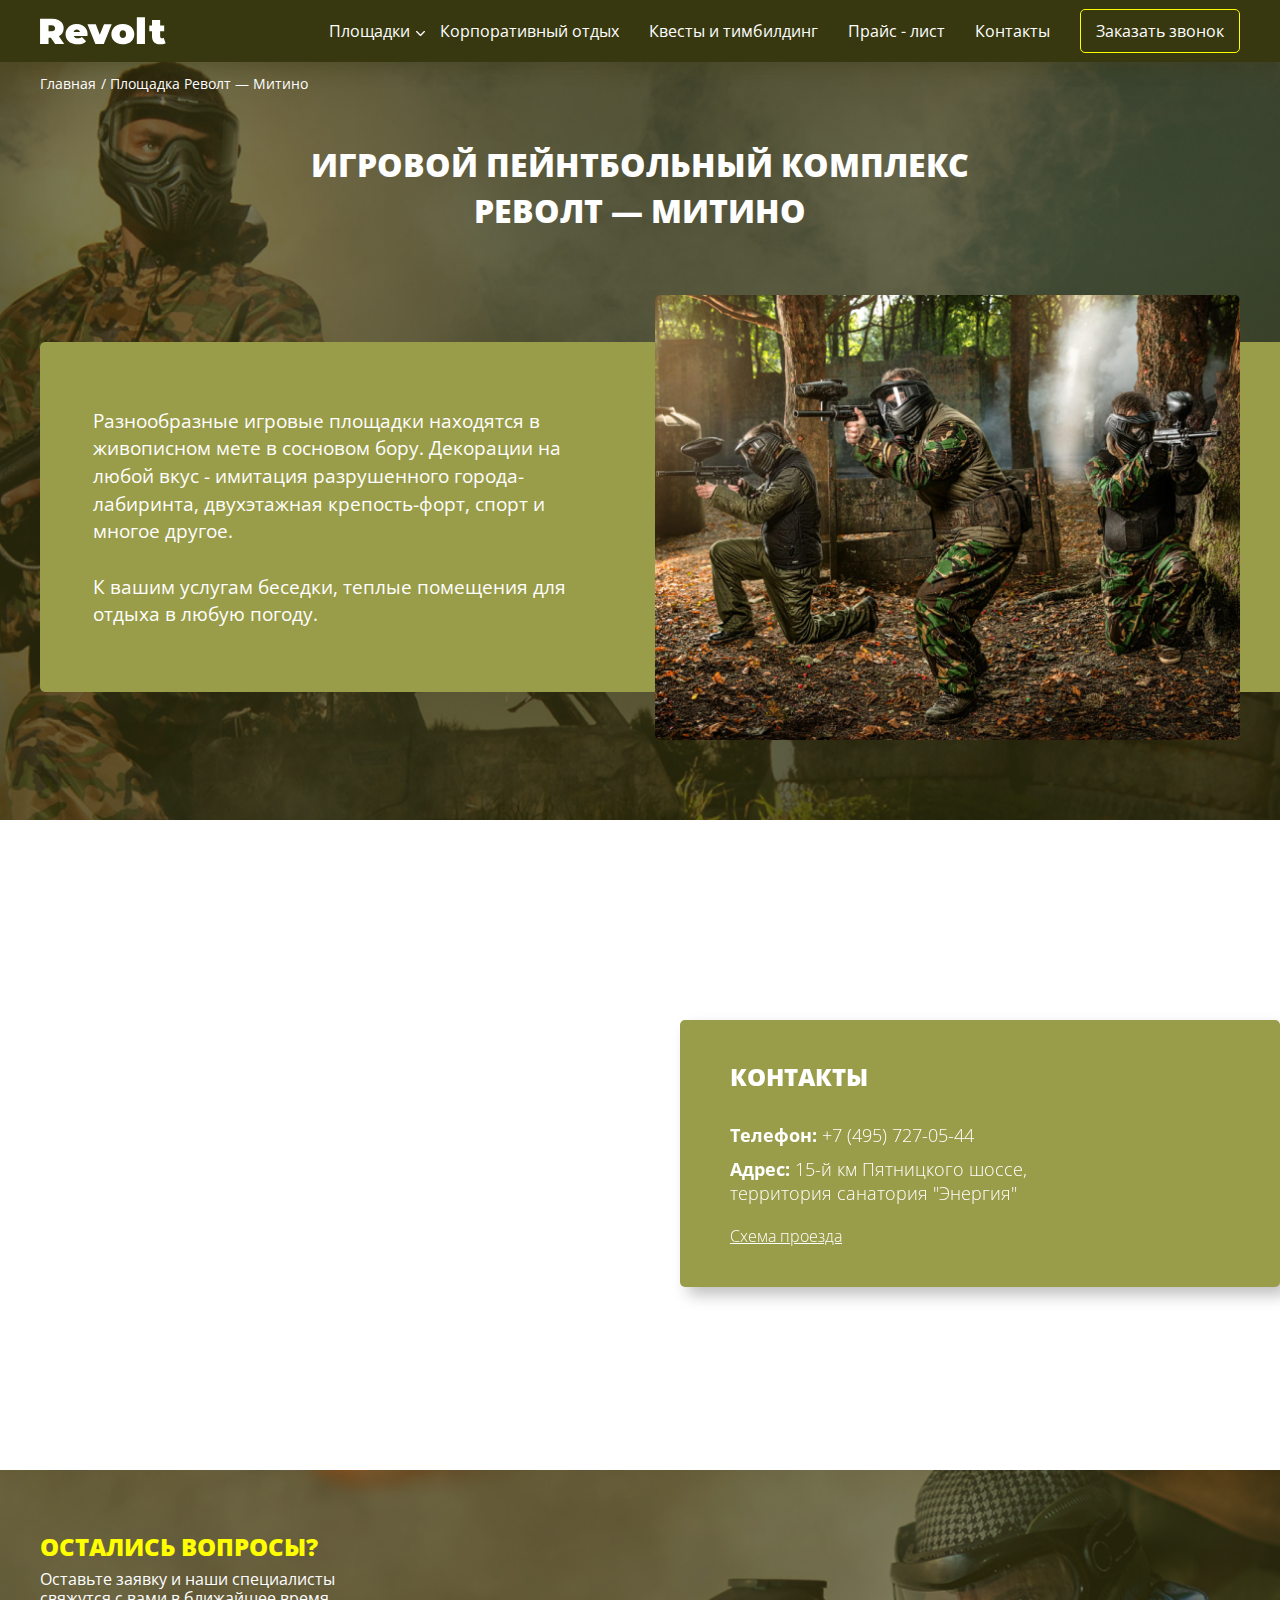
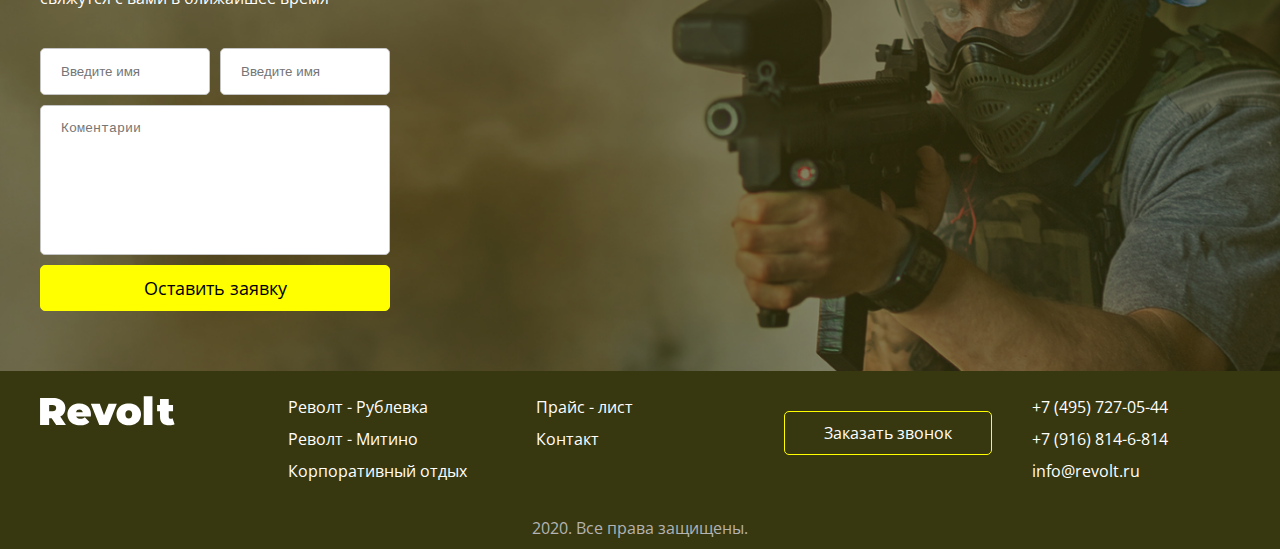
==== mitino.html @ f4e0d747 "new-page" ====
<!DOCTYPE html>
<html lang="en">

<head>
    <meta charset="utf-8">
    <meta http-equiv="X-UA-Compatible" content="IE=edge">
    <title></title>
    <meta name="description" content="">
    <meta name="viewport" content="width=device-width, user-scalable=no, initial-scale=1.0, maximum-scale=1.0, minimum-scale=1.0">
    <link rel="stylesheet" href="css/slick.css">
    <link rel="stylesheet" href="css/slick-theme.css">
    <link rel="stylesheet" href="css/magnific-popup.css">
    <link rel="stylesheet" href="css/main.css">
    <link href="https://fonts.googleapis.com/css?family=Open+Sans:300,400,600,700,800&display=swap&subset=cyrillic" rel="stylesheet">
</head>

<body>
    <div class="wrapper">
        <header class="padding">
            <div class="container">
                <div class="header-container">
                    <div class="logo-box">
                        <img src="img/icon/revolt.svg" alt="logo">
                    </div>
                    <nav>
                        <ul>
                            <li>
                                <a href="#">Площадки</a>
                                <ul class="sub-menu">
                                    <li>
                                        <a href="#">Test</a>
                                    </li>
                                    <li>
                                        <a href="#">Test</a>
                                    </li>
                                </ul>
                            </li>
                            <li>
                                <a href="#">Корпоративный отдых</a>
                            </li>
                            <li>
                                <a href="#">Квесты и тимбилдинг</a>
                            </li>
                            <li>
                                <a href="#">Прайс - лист</a>
                            </li>
                            <li>
                                <a href="#">Контакты</a>
                            </li>
                        </ul>
                        <a href="#" class="btn-call">Заказать звонок</a>
                    </nav>
                    <img src="img/icon/menu.svg" class="call-menu" alt="menu">
                </div>
            </div>
        </header>
        <main>
            <div class="backdrop"></div>
            <div class="bredcrumbs padding">
                <div class="container">
                    <div class="bredcrumbs-wrap">
                        <a href="#">Главная</a>
                        <span>Площадка Револт — Митино</span>
                    </div>
                </div>
            </div>
            <section class="info-page padding">
                <div class="container">
                    <p class="title-sm">Игровой пейнтбольный комплекс<br> Револт — Митино</p>
                    <div class="container-info-page">
                        <div class="info-page-text">
                            <p class="text-simple">
                                Разнообразные игровые площадки находятся в живописном мете в сосновом бору. Декорации на любой вкус - имитация разрушенного города-лабиринта, двухэтажная крепость-форт, спорт и многое другое.<br><br>
                                К вашим услугам беседки, теплые помещения для отдыха в любую погоду.
                            </p>
                        </div>
                        <img src="img/info-page/info-page-photo.png" alt="photo">
                    </div>
                </div>
            </section>
            <section class="map">
                <iframe src="https://www.google.com/maps/embed?pb=!1m18!1m12!1m3!1d387190.2798714688!2d-74.25986211989093!3d40.69767007105872!2m3!1f0!2f0!3f0!3m2!1i1024!2i768!4f13.1!3m3!1m2!1s0x89c24fa5d33f083b%3A0xc80b8f06e177fe62!2z0J3RjNGOLdCZ0L7RgNC6LCDQodCo0JA!5e0!3m2!1sru!2sua!4v1585500732573!5m2!1sru!2sua" frameborder="0" style="border:0;" allowfullscreen="" aria-hidden="false" tabindex="0"></iframe>
                <div class="map-info-box container">
                    <p class="map-info-title">контакты </p>
                    <div class="map-link-box">
                        <p class="preview">Телефон:</p>
                        <a href="tel:+7 (495) 727-05-44" class="link">+7 (495) 727-05-44</a>
                    </div>
                    <div class="map-link-box">
                        <p class="link"><span>Адрес:</span> 15-й км Пятницкого шоссе, территория санатория "Энергия"</p>
                    </div>
                    <a href="#" class="scheme">Схема проезда</a>
                </div>
            </section>
            <section class="question padding">
                <div class="container">
                    <div class="question-container">
                        <form class="form">
                            <p class="title-sm">ОСТАЛИСЬ ВОПРОСЫ?</p>
                            <p class="text-simple">Оставьте заявку и наши специалисты свяжутся с вами в ближайшее время</p>
                            <div class="input-box">
                                <input type="text" placeholder="Введите имя" class="simple-input">
                                <input type="text" placeholder="Введите имя"  class="simple-input">
                            </div>
                            <textarea name="mes" class="simple-input" placeholder="Коментарии"></textarea>
                            <button type="submit" class="btn-gold">Оставить заявку</button>
                        </form>
                    </div>
                </div>
            </section>
        </main>
        <footer class="padding">
            <div class="container">
                <div class="footer-container">
                    <div class="footer-logo">
                        <img src="img/icon/revolt.svg" alt="revolt">
                    </div>
                    <div class="footer-link-box">
                        <a href="#" class="footer-link">Револт - Рублевка</a>
                        <a href="#" class="footer-link">Револт - Митино</a>
                        <a href="#" class="footer-link">Корпоративный отдых</a>
                    </div>
                    <div class="footer-link-box">
                        <a href="#" class="footer-link">Прайс - лист</a>
                        <a href="#" class="footer-link">Контакт</a>
                    </div>
                    <div class="footer-link-box">
                        <a href="#" class="btn-call">Заказать звонок</a>
                    </div>
                    <div class="footer-link-box">
                        <a href="#" class="footer-link">+7 (495) 727-05-44</a>
                        <a href="#" class="footer-link">+7 (916) 814-6-814</a>
                        <a href="#" class="footer-link">info@revolt.ru</a>
                    </div>
                </div>
                <p class="coopyright">2020. Все права защищены.</p>
            </div>
        </footer>
    </div>


    <div id="test-form" class="mfp-hide white-popup-block">
        <p class="modal-title">Форма заявки</p>
        <p class="modal-text text-light">Оставьте свои контакты и мы с вами свяжемся<br> для уточнения деталей</p>
        <form method="POST">
            <div class="input-box">
                <input type="text" name="nameUser" placeholder="Имя" min="2" max="15" required>
            </div>
            <div class="input-box">
                <input type="text" name="phoneUser" placeholder="Телефон" min="8" max="25" required>
            </div>
            <div class="btn-wrap">
                <button type="submit">Отправить заявку</button>
            </div>
            <p class="politica-form">
                Нажимая кнопку, я принимаю <a href="#">политику<br> конфиденциальности</a> и соглашаюсь<br> с обработкой персональных данных.
            </p>
        </form>
    </div>

    <script src="js/libs/jquery-3.4.1.min.js"></script>
    <script src="js/libs/slick.min.js"></script>
    <script src="js/libs/jquery.magnific-popup.min.js"></script>
    <script src="js/libs/countdown.min.js"></script>
    <script src="js/common.js"></script>

</body>

</html>
---- css/main.css ----
@charset "UTF-8";
header {
  background: #373810;
  -webkit-box-shadow: 8px 8px 15px rgba(55, 56, 16, 0.3);
          box-shadow: 8px 8px 15px rgba(55, 56, 16, 0.3);
  z-index: 999;
  position: relative; }

.header-container {
  display: -webkit-box;
  display: -webkit-flex;
  display: -ms-flexbox;
  display: flex;
  -webkit-box-align: center;
  -webkit-align-items: center;
      -ms-flex-align: center;
          align-items: center;
  -webkit-box-pack: justify;
  -webkit-justify-content: space-between;
      -ms-flex-pack: justify;
          justify-content: space-between; }
  @media (max-width: 990px) {
    .header-container {
      padding: 10px 0;
      position: relative; } }
  .header-container .logo-box {
    display: -webkit-box;
    display: -webkit-flex;
    display: -ms-flexbox;
    display: flex;
    -webkit-box-align: center;
    -webkit-align-items: center;
        -ms-flex-align: center;
            align-items: center;
    -webkit-box-pack: center;
    -webkit-justify-content: center;
        -ms-flex-pack: center;
            justify-content: center; }
  .header-container nav {
    display: -webkit-box;
    display: -webkit-flex;
    display: -ms-flexbox;
    display: flex;
    padding: 5px 0;
    -webkit-box-align: center;
    -webkit-align-items: center;
        -ms-flex-align: center;
            align-items: center;
    -webkit-box-pack: justify;
    -webkit-justify-content: space-between;
        -ms-flex-pack: justify;
            justify-content: space-between; }
    @media (max-width: 990px) {
      .header-container nav {
        display: none;
        padding: 0;
        top: 50px;
        left: -20px;
        width: 100vw;
        position: absolute;
        background: #373810;
        -webkit-box-shadow: 8px 8px 15px rgba(55, 56, 16, 0.2);
                box-shadow: 8px 8px 15px rgba(55, 56, 16, 0.2); } }
    .header-container nav ul {
      display: -webkit-box;
      display: -webkit-flex;
      display: -ms-flexbox;
      display: flex;
      -webkit-box-align: center;
      -webkit-align-items: center;
          -ms-flex-align: center;
              align-items: center;
      -webkit-box-pack: justify;
      -webkit-justify-content: space-between;
          -ms-flex-pack: justify;
              justify-content: space-between;
      margin-right: 15px; }
      @media (max-width: 990px) {
        .header-container nav ul {
          padding: 10px 15px;
          margin: 0;
          -webkit-box-orient: vertical;
          -webkit-box-direction: normal;
          -webkit-flex-direction: column;
              -ms-flex-direction: column;
                  flex-direction: column;
          -webkit-box-align: start;
          -webkit-align-items: flex-start;
              -ms-flex-align: start;
                  align-items: flex-start;
          margin-bottom: 5px; } }
      .header-container nav ul li a {
        display: block;
        font: normal 1rem 'Open Sans', sans-serif;
        padding: 15px;
        color: #fff;
        -webkit-transition: .3s;
        -o-transition: .3s;
        transition: .3s; }
        .header-container nav ul li a:hover {
          color: #e0e0e0; }
        @media (max-width: 1150px) {
          .header-container nav ul li a {
            padding: 10px 5px;
            font-size: .9rem; } }
        @media (max-width: 990px) {
          .header-container nav ul li a {
            font-size: 1rem;
            font-weight: 600; } }
      .header-container nav ul li:nth-child(1) {
        position: relative;
        -webkit-transition: .3s;
        -o-transition: .3s;
        transition: .3s; }
        .header-container nav ul li:nth-child(1)::after {
          content: url(../img/icon/arrow.svg);
          position: absolute;
          right: 0;
          top: 16px; }
          @media (max-width: 990px) {
            .header-container nav ul li:nth-child(1)::after {
              right: -20px;
              top: 11px; } }
        .header-container nav ul li:nth-child(1):hover .sub-menu {
          display: block;
          opacity: 1; }
    .header-container nav .sub-menu {
      display: none;
      position: absolute;
      background: #373810;
      left: 15px;
      margin: 0;
      width: 100%;
      opacity: 0;
      -webkit-transition: .3s;
      -o-transition: .3s;
      transition: .3s; }
      @media (max-width: 990px) {
        .header-container nav .sub-menu {
          position: relative;
          left: 15px;
          padding: 0 5px;
          display: block;
          opacity: 1; } }
      .header-container nav .sub-menu li {
        position: relative; }
      .header-container nav .sub-menu li:nth-child(1)::after {
        display: none; }
      .header-container nav .sub-menu a {
        padding: 10px;
        font-size: .87rem; }
        @media (max-width: 990px) {
          .header-container nav .sub-menu a {
            font-size: 1rem;
            font-weight: 600;
            padding: 0;
            margin-bottom: 10px; } }
      @media (max-width: 990px) {
        .header-container nav .sub-menu li:last-child a {
          margin: 0; } }
  .header-container .btn-call {
    display: block;
    font: normal 1rem 'Open Sans', sans-serif;
    color: #fff;
    padding: 10px 15px;
    border: 1px solid #FFFF00;
    border-radius: 5px;
    display: -webkit-box;
    display: -webkit-flex;
    display: -ms-flexbox;
    display: flex;
    -webkit-box-align: center;
    -webkit-align-items: center;
        -ms-flex-align: center;
            align-items: center;
    -webkit-box-pack: center;
    -webkit-justify-content: center;
        -ms-flex-pack: center;
            justify-content: center;
    -webkit-transition: .3s;
    -o-transition: .3s;
    transition: .3s; }
    @media (max-width: 990px) {
      .header-container .btn-call {
        -webkit-box-sizing: border-box;
                box-sizing: border-box;
        max-width: 100%;
        font-weight: 600;
        font-size: 1.125rem;
        margin: 0 20px;
        margin-bottom: 20px; } }
    .header-container .btn-call:hover {
      background: #FFFF00;
      color: #000; }

.call-menu {
  display: none; }
  @media (max-width: 990px) {
    .call-menu {
      display: block;
      height: 30px; } }

.backdrop {
  position: fixed;
  left: -110%;
  top: 0;
  width: 100%;
  height: 100%;
  background: rgba(0, 0, 0, 0.7);
  opacity: 0;
  z-index: 99;
  -webkit-transition: opacity 0.3s ease;
  -o-transition: opacity 0.3s ease;
  transition: opacity 0.3s ease; }

.backdrop-active {
  opacity: 1;
  left: 0; }

.offer {
  background: url(../img/offer/offer-bg.png) no-repeat center center;
  background-size: cover;
  height: 600px; }
  @media (max-width: 768px) {
    .offer {
      height: 500px; } }
  .offer .container {
    height: 100%; }

.offer-container {
  display: -webkit-box;
  display: -webkit-flex;
  display: -ms-flexbox;
  display: flex;
  -webkit-box-orient: vertical;
  -webkit-box-direction: normal;
  -webkit-flex-direction: column;
      -ms-flex-direction: column;
          flex-direction: column;
  -webkit-box-pack: center;
  -webkit-justify-content: center;
      -ms-flex-pack: center;
          justify-content: center;
  -webkit-box-align: center;
  -webkit-align-items: center;
      -ms-flex-align: center;
          align-items: center;
  height: 100%;
  max-width: 500px; }
  .offer-container .text-simple {
    margin-bottom: 70px; }
    @media (max-width: 990px) {
      .offer-container .text-simple {
        margin-bottom: 30px; } }
    @media (max-width: 576px) {
      .offer-container .text-simple {
        text-align: center; } }
  @media (max-width: 576px) {
    .offer-container .title-xl {
      text-align: center; } }

.about {
  background: #373810; }
  .about .container {
    padding: 90px 0; }
    @media (max-width: 990px) {
      .about .container {
        padding: 50px 0; } }
  .about .title-sm {
    text-align: center;
    margin-bottom: 65px; }
    @media (max-width: 990px) {
      .about .title-sm {
        margin-bottom: 30px; } }
  .about .about-container {
    display: grid;
    grid-template-columns: 1fr 1fr;
    grid-gap: 35px; }
    @media (max-width: 990px) {
      .about .about-container {
        grid-template-columns: 1fr; } }
    .about .about-container .about-box-img {
      position: relative;
      display: -webkit-box;
      display: -webkit-flex;
      display: -ms-flexbox;
      display: flex;
      -webkit-box-align: center;
      -webkit-align-items: center;
          -ms-flex-align: center;
              align-items: center;
      -webkit-box-pack: center;
      -webkit-justify-content: center;
          -ms-flex-pack: center;
              justify-content: center; }
      .about .about-container .about-box-img::before {
        content: '';
        display: block;
        position: absolute;
        background: #999C48;
        border-radius: 5px 5px 0px 0px;
        width: 350px;
        height: 120%;
        right: -25px;
        top: -2px;
        z-index: 1; }
        @media (max-width: 990px) {
          .about .about-container .about-box-img::before {
            display: none; } }
    .about .about-container img {
      max-width: 100%;
      height: auto;
      position: relative;
      z-index: 2;
      top: 25px;
      border-radius: 5px; }
      @media (max-width: 990px) {
        .about .about-container img {
          top: 0; } }

.advanture {
  background: url(../img/advature/advanture-bg.png) no-repeat center center;
  background-size: cover;
  position: relative;
  z-index: 2; }
  .advanture .container {
    padding: 90px 0; }
    @media (max-width: 990px) {
      .advanture .container {
        padding: 50px 0; } }
  .advanture .title-sm {
    text-align: center;
    display: block;
    margin-bottom: 65px; }
    @media (max-width: 990px) {
      .advanture .title-sm {
        margin-bottom: 30px; } }

.advanture-container {
  display: grid;
  grid-template-columns: 1fr 1fr 1fr 1fr;
  grid-gap: 30px; }
  @media (max-width: 990px) {
    .advanture-container {
      grid-template-columns: 1fr 1fr; } }
  @media (max-width: 768px) {
    .advanture-container {
      grid-template-columns: 1fr;
      text-align: center; } }
  .advanture-container p {
    line-height: 145.4%; }
  .advanture-container img {
    margin-bottom: 15px; }

.timer {
  background: url(../img/timer/timer.png) no-repeat center center;
  background-size: cover; }
  .timer .container {
    padding: 90px 0; }
    @media (max-width: 990px) {
      .timer .container {
        padding: 50px 0; } }
  .timer .timer-container {
    max-width: 500px; }
    .timer .timer-container .text-simple {
      line-height: 126.9%;
      margin-bottom: 35px; }
  @media (max-width: 990px) {
    .timer br {
      display: none; } }
  .timer .timer-text {
    margin-bottom: 20px;
    color: #FFFF00;
    font: bold 1.125rem 'Open Sans', sans-serif; }

.timer-box-wrap {
  margin-bottom: 60px;
  display: block; }
  @media (max-width: 990px) {
    .timer-box-wrap {
      margin-bottom: 30px; } }
  .timer-box-wrap .countdownHolder {
    display: -webkit-box;
    display: -webkit-flex;
    display: -ms-flexbox;
    display: flex; }
    @media (max-width: 576px) {
      .timer-box-wrap .countdownHolder {
        grid-template-columns: 1fr;
        display: grid;
        grid-gap: 20px;
        justify-items: center; } }
  .timer-box-wrap .digit {
    background: rgba(255, 255, 255, 0.3);
    height: 60px;
    width: 60px;
    display: -webkit-box;
    display: -webkit-flex;
    display: -ms-flexbox;
    display: flex;
    -webkit-box-align: center;
    -webkit-align-items: center;
        -ms-flex-align: center;
            align-items: center;
    -webkit-box-pack: center;
    -webkit-justify-content: center;
        -ms-flex-pack: center;
            justify-content: center;
    border-radius: 5px;
    color: #FFF;
    font: bold 2rem 'Open Sans', sans-serif;
    position: relative; }
  .timer-box-wrap .countDays, .timer-box-wrap .countHours, .timer-box-wrap .countMinutes {
    display: grid;
    grid-template-columns: 1fr 1fr;
    grid-gap: 8px;
    margin-right: 20px;
    position: relative; }
    @media (max-width: 576px) {
      .timer-box-wrap .countDays, .timer-box-wrap .countHours, .timer-box-wrap .countMinutes {
        grid-template-columns: 60px 60px; } }
  .timer-box-wrap .countDays::after {
    content: ':';
    color: #FFF;
    font: normal 3rem 'Open Sans', sans-serif;
    position: absolute;
    bottom: 0px;
    right: -16px; }
    @media (max-width: 576px) {
      .timer-box-wrap .countDays::after {
        display: none; } }
  .timer-box-wrap .countDays::before {
    content: 'дней';
    color: #FFF;
    font: normal 1rem 'Open Sans', sans-serif;
    position: absolute;
    bottom: -25px;
    left: 45px; }
  .timer-box-wrap .countHours::after {
    content: ':';
    color: #FFF;
    font: normal 3rem 'Open Sans', sans-serif;
    position: absolute;
    bottom: 0px;
    right: -16px; }
    @media (max-width: 576px) {
      .timer-box-wrap .countHours::after {
        display: none; } }
  .timer-box-wrap .countHours::before {
    content: 'часов';
    color: #FFF;
    font: normal 1rem 'Open Sans', sans-serif;
    position: absolute;
    bottom: -25px;
    left: 40px; }
  .timer-box-wrap .countMinutes::before {
    content: 'минут';
    color: #FFF;
    font: normal 1rem 'Open Sans', sans-serif;
    position: absolute;
    bottom: -25px;
    left: 40px; }

.countSeconds {
  display: none; }

.map {
  margin-bottom: -5px;
  position: relative; }
  @media (max-width: 576px) {
    .map {
      margin: 0; } }
  .map iframe {
    height: 650px;
    width: 100%; }
    @media (max-width: 576px) {
      .map iframe {
        height: 300px;
        margin-bottom: -5px; } }

.map-info-box {
  background: #999C48;
  -webkit-box-shadow: 8px 8px 15px rgba(0, 0, 0, 0.25);
          box-shadow: 8px 8px 15px rgba(0, 0, 0, 0.25);
  border-radius: 5px;
  padding: 40px 50px;
  position: absolute;
  top: 200px;
  width: 500px;
  right: 0; }
  @media (max-width: 576px) {
    .map-info-box {
      position: relative;
      top: 0;
      padding: 20px;
      width: auto;
      border-radius: 0; } }
  .map-info-box .map-info-title {
    text-transform: uppercase;
    color: #FFF;
    font: 900 1.5rem 'Open Sans', sans-serif;
    margin-bottom: 30px; }
    @media (max-width: 990px) {
      .map-info-box .map-info-title {
        margin-bottom: 20px;
        font-size: 1.25rem; } }
  .map-info-box .map-link-box {
    display: -webkit-box;
    display: -webkit-flex;
    display: -ms-flexbox;
    display: flex;
    max-width: 300px;
    margin-bottom: 10px; }
    .map-info-box .map-link-box a {
      display: block; }
    .map-info-box .map-link-box .preview {
      margin-right: 5px;
      color: #FFF;
      font: bold 1.1rem 'Open Sans', sans-serif; }
      @media (max-width: 990px) {
        .map-info-box .map-link-box .preview {
          font-size: 1rem; } }
    .map-info-box .map-link-box .link {
      color: #FFF;
      font: 300 1.1rem 'Open Sans', sans-serif; }
      @media (max-width: 990px) {
        .map-info-box .map-link-box .link {
          font-size: 1rem; } }
      .map-info-box .map-link-box .link span {
        color: #FFF;
        font: bold 1.1rem 'Open Sans', sans-serif; }
        @media (max-width: 990px) {
          .map-info-box .map-link-box .link span {
            font-size: 1rem; } }
  .map-info-box .scheme {
    display: block;
    font: 300 1rem 'Open Sans', sans-serif;
    text-decoration: underline;
    color: #fff;
    margin-top: 20px; }

.map-info-box-2 {
  background: #999C48;
  -webkit-box-shadow: 8px 8px 15px rgba(0, 0, 0, 0.25);
          box-shadow: 8px 8px 15px rgba(0, 0, 0, 0.25);
  border-radius: 5px;
  padding: 40px 50px;
  position: absolute;
  top: 150px;
  width: 550px;
  left: 0; }
  @media (max-width: 576px) {
    .map-info-box-2 {
      position: relative;
      top: 0;
      padding: 20px;
      width: auto;
      border-radius: 0; } }
  .map-info-box-2 .map-info-title {
    text-transform: uppercase;
    color: #FFF;
    font: 900 1.5rem 'Open Sans', sans-serif;
    margin-bottom: 30px; }
    @media (max-width: 990px) {
      .map-info-box-2 .map-info-title {
        margin-bottom: 20px;
        font-size: 1.25rem; } }
  .map-info-box-2 .text-map-simple {
    color: #FFF;
    font: 300 1.1rem 'Open Sans', sans-serif; }
    @media (max-width: 990px) {
      .map-info-box-2 .text-map-simple {
        font-size: 1rem; } }
    .map-info-box-2 .text-map-simple span {
      color: #FFF;
      font: bold 1.1rem 'Open Sans', sans-serif; }
      @media (max-width: 990px) {
        .map-info-box-2 .text-map-simple span {
          font-size: 1rem; } }
  .map-info-box-2 .scheme {
    display: block;
    font: 300 1rem 'Open Sans', sans-serif;
    text-decoration: underline;
    color: #fff;
    margin: 20px 0; }
  .map-info-box-2 .scheme:last-child {
    margin-bottom: 0; }

.form-map {
  position: absolute;
  top: 140px; }
  @media (max-width: 576px) {
    .form-map {
      position: relative;
      top: 0; } }

.form {
  background: #fff;
  max-width: 350px;
  border-radius: 5px;
  padding: 20px;
  /*Outer box of the fake checkbox*/
  /*Checkmark of the fake checkbox*/
  /*Hide the checkmark by default*/
  /*Unhide on the checked state*/ }
  @media (max-width: 990px) {
    .form {
      padding: 15px; } }
  @media (max-width: 576px) {
    .form {
      margin: 0 auto;
      max-width: 100%;
      margin-bottom: 15px; } }
  .form .title-sm {
    font-size: 1.5rem;
    margin-bottom: 5px; }
    @media (max-width: 990px) {
      .form .title-sm {
        font-size: 1.2rem; } }
  .form .text-simple {
    font-size: 1rem;
    margin-bottom: 15px; }
    @media (max-width: 990px) {
      .form .text-simple {
        font-size: .9rem; } }
  .form p {
    color: #000;
    text-align: center; }
  .form .simple-input {
    display: block;
    border: 1px solid #C5C5C5;
    -webkit-box-sizing: border-box;
            box-sizing: border-box;
    border-radius: 5px;
    width: 100%;
    padding: 15px 20px;
    width: 320px;
    margin: 0 auto;
    margin-bottom: 10px; }
    @media (max-width: 990px) {
      .form .simple-input {
        width: 100%; } }
  .form button {
    width: 320px;
    margin: 0 auto;
    color: #000;
    cursor: pointer;
    margin-bottom: 15px; }
    @media (max-width: 990px) {
      .form button {
        width: 100%; } }
  .form .check {
    position: absolute; }
  .form label {
    display: block;
    width: 320px;
    margin: 0 auto;
    color: #000;
    font: normal .75rem 'Open Sans', sans-serif; }
    @media (max-width: 990px) {
      .form label {
        width: auto; } }
  .form .checkbox input[type="checkbox"] {
    opacity: 0; }
  .form .checkbox label {
    position: relative;
    display: inline-block;
    /*16px width of fake checkbox + 6px distance between fake checkbox and text*/
    padding-left: 35px; }
    @media (max-width: 990px) {
      .form .checkbox label {
        display: block;
        position: relative;
        left: -13px; } }
  .form .checkbox label::before,
  .form .checkbox label::after {
    position: absolute;
    content: "";
    /*Needed for the line-height to take effect*/
    display: inline-block; }
  .form .checkbox label::before {
    height: 15px;
    width: 15px;
    background: #FFFF00;
    left: 15px;
    /*(24px line-height - 16px height of fake checkbox) / 2 - 1px for the border
         *to vertically center it.
         */
    top: 3px; }
  .form .checkbox label::after {
    height: 3px;
    width: 7px;
    border-left: 1px solid;
    border-bottom: 1px solid;
    -webkit-transform: rotate(-45deg);
        -ms-transform: rotate(-45deg);
            transform: rotate(-45deg);
    left: 19px;
    top: 8px; }
  .form .checkbox input[type="checkbox"] + label::after {
    content: none; }
  .form .checkbox input[type="checkbox"]:checked + label::after {
    content: ""; }

.bredcrumbs {
  position: absolute;
  width: 100%; }

.bredcrumbs-wrap {
  padding: 10px 0; }
  .bredcrumbs-wrap a {
    margin-right: 5px; }
    .bredcrumbs-wrap a::after {
      content: '/';
      position: relative;
      left: 5px; }
  .bredcrumbs-wrap a, .bredcrumbs-wrap span {
    font: normal .87rem 'Open Sans', sans-serif;
    color: #FFF; }

.info-page {
  background: url(../img/info-page/info-page.png) no-repeat center center;
  background-size: cover; }
  .info-page .container {
    padding: 80px 0; }
    @media (max-width: 990px) {
      .info-page .container {
        padding: 60px 0; } }
    .info-page .container .title-sm {
      text-align: center;
      margin-bottom: 60px; }
      @media (max-width: 990px) {
        .info-page .container .title-sm {
          margin-bottom: 30px; } }
  .info-page .lozung-info {
    padding: 40px 0 0 0;
    text-align: center;
    color: #FFFF00;
    font: 900 1.7rem 'Open Sans', sans-serif;
    text-transform: uppercase; }
    @media (max-width: 990px) {
      .info-page .lozung-info {
        font-size: 1.25rem; } }
  @media (max-width: 990px) {
    .info-page br {
      display: none; } }

.container-info-page {
  display: grid;
  grid-template-columns: 1fr 1fr;
  grid-gap: 30px; }
  @media (max-width: 990px) {
    .container-info-page {
      grid-template-columns: 1fr;
      justify-items: center; } }
  .container-info-page .info-page-text {
    display: -webkit-box;
    display: -webkit-flex;
    display: -ms-flexbox;
    display: flex;
    position: relative;
    -webkit-box-align: center;
    -webkit-align-items: center;
        -ms-flex-align: center;
            align-items: center;
    -webkit-box-pack: center;
    -webkit-justify-content: center;
        -ms-flex-pack: center;
            justify-content: center; }
    .container-info-page .info-page-text::before {
      content: '';
      background: #999C48;
      border-radius: 5px;
      position: absolute;
      display: block;
      left: 0;
      height: 350px;
      width: 1600px; }
      @media (max-width: 990px) {
        .container-info-page .info-page-text::before {
          display: none; } }
    .container-info-page .info-page-text p {
      max-width: 500px;
      line-height: 144.4%;
      font-size: 1.2rem;
      position: relative;
      z-index: 2;
      padding-left: 20px; }
      @media (max-width: 990px) {
        .container-info-page .info-page-text p {
          padding: 0;
          font-size: 1.1rem;
          max-width: 100%; } }
  .container-info-page img {
    max-width: 100%;
    height: auto;
    position: relative;
    z-index: 2;
    border-radius: 5px; }

.page-contact .info-page-text {
  display: -webkit-box;
  display: -webkit-flex;
  display: -ms-flexbox;
  display: flex;
  -webkit-box-orient: vertical;
  -webkit-box-direction: normal;
  -webkit-flex-direction: column;
      -ms-flex-direction: column;
          flex-direction: column;
  -webkit-box-align: start;
  -webkit-align-items: flex-start;
      -ms-flex-align: start;
          align-items: flex-start;
  padding-left: 100px; }
  @media (max-width: 990px) {
    .page-contact .info-page-text {
      padding: 0; } }
  .page-contact .info-page-text::before {
    content: '';
    background: #999C48;
    border-radius: 5px;
    position: absolute;
    display: block;
    left: 0;
    height: 220px;
    width: 1600px; }
    @media (max-width: 990px) {
      .page-contact .info-page-text::before {
        display: none; } }
  .page-contact .info-page-text a {
    color: #fff;
    z-index: 2;
    margin-bottom: 20px;
    font: 600 1.125rem 'Open Sans', sans-serif;
    position: relative; }
  .page-contact .info-page-text .phone::before {
    position: absolute;
    content: url(../img/icon/phone.svg);
    left: -40px; }
  .page-contact .info-page-text .mail {
    margin-bottom: 0; }
    .page-contact .info-page-text .mail::before {
      content: url(../img/icon/mail.svg);
      position: absolute;
      left: -40px; }

.question {
  background: url(../img/question/question-bg.png) no-repeat center center;
  background-size: cover; }
  .question .container {
    padding: 60px 0; }
  .question .form {
    padding: 0;
    background: transparent; }
    .question .form p {
      text-align: left;
      color: #fff; }
    .question .form .simple-input {
      margin: 10px 0;
      width: 100%;
      -webkit-box-sizing: border-box;
              box-sizing: border-box; }
    .question .form .input-box {
      display: grid;
      grid-template-columns: 1fr 1fr;
      grid-gap: 10px; }
      @media (max-width: 990px) {
        .question .form .input-box {
          grid-template-columns: 1fr; } }
      .question .form .input-box input {
        margin: 0; }
    .question .form textarea {
      height: 150px; }
    .question .form button {
      margin: 0;
      width: 100%; }
    .question .form .title-sm {
      color: #FFFF00; }
    .question .form .text-simple {
      margin-bottom: 40px; }
      @media (max-width: 990px) {
        .question .form .text-simple {
          margin-bottom: 15px; } }

.brend {
  background: #373810; }
  .brend .container {
    padding: 40px 0; }

.brend-title {
  text-align: center;
  text-transform: uppercase;
  color: #FFFF00;
  line-height: 145%;
  font: 900 1.5rem 'Open Sans', sans-serif;
  margin-bottom: 40px; }
  @media (max-width: 990px) {
    .brend-title {
      font-size: 1.2rem;
      margin-bottom: 30px; } }
  @media (max-width: 990px) {
    .brend-title br {
      display: none; } }

.brend-wrap {
  display: grid;
  grid-template-columns: 1fr 1fr 1fr 1fr 1fr;
  grid-gap: 20px;
  justify-items: center;
  -webkit-box-align: center;
  -webkit-align-items: center;
      -ms-flex-align: center;
          align-items: center; }
  @media (max-width: 1024px) {
    .brend-wrap {
      grid-template-columns: 1fr 1fr 1fr; } }
  .brend-wrap img {
    max-width: 100%;
    height: auto; }

.title-xl {
  text-transform: uppercase;
  color: #FFF;
  font: 900 2.5rem 'Open Sans', sans-serif;
  line-height: 123.9%;
  margin-bottom: 10px; }
  @media (max-width: 990px) {
    .title-xl {
      font-size: 2rem; } }
  @media (max-width: 576px) {
    .title-xl {
      font-size: 1.4rem; } }

.title-sm {
  text-transform: uppercase;
  color: #FFF;
  font: 900 2rem 'Open Sans', sans-serif;
  line-height: 145.4%;
  margin-bottom: 10px; }
  .title-sm span {
    color: #ffff00; }
  @media (max-width: 990px) {
    .title-sm {
      font-size: 1.5rem; } }
  @media (max-width: 576px) {
    .title-sm {
      font-size: 1.25rem; } }
  @media (max-width: 990px) {
    .title-sm br {
      display: none; } }

.text-simple {
  color: #FFF;
  font: normal 1.125rem 'Open Sans', sans-serif;
  line-height: 119.9%; }
  .text-simple span {
    color: #ffff00;
    font: bold 1.4rem 'Open Sans', sans-serif; }
    @media (max-width: 990px) {
      .text-simple span {
        font-size: 1rem; } }
  @media (max-width: 990px) {
    .text-simple {
      font-size: 1rem; } }
  @media (max-width: 576px) {
    .text-simple {
      font-size: .95rem; } }

.btn-gold {
  background: #FFFF00;
  border-radius: 5px;
  color: #373810;
  font: normal 1.125rem 'Open Sans', sans-serif;
  padding: 10px 30px;
  border: 1px solid #FFFF00;
  width: 180px;
  display: block;
  -webkit-transition: .3s;
  -o-transition: .3s;
  transition: .3s;
  text-align: center; }
  .btn-gold:hover {
    -webkit-box-shadow: 0px 0px 25px 0px rgba(255, 255, 0, 0.75);
            box-shadow: 0px 0px 25px 0px rgba(255, 255, 0, 0.75); }
  @media (max-width: 576px) {
    .btn-gold {
      width: 100%;
      -webkit-box-sizing: border-box;
              box-sizing: border-box; } }

.btn-transparent {
  background: transparent;
  border: 1px solid #FFFF00;
  border-radius: 5px;
  color: #fff;
  font: normal 1.125rem 'Open Sans', sans-serif;
  padding: 10px 30px;
  width: 180px;
  display: block;
  text-align: center;
  -webkit-transition: .3s;
  -o-transition: .3s;
  transition: .3s; }
  .btn-transparent:hover {
    background: #FFFF00;
    color: #000; }
  @media (max-width: 576px) {
    .btn-transparent {
      width: 100%;
      -webkit-box-sizing: border-box;
              box-sizing: border-box; } }

.btn-wraper {
  display: -webkit-box;
  display: -webkit-flex;
  display: -ms-flexbox;
  display: flex; }
  @media (max-width: 768px) {
    .btn-wraper {
      -webkit-box-orient: vertical;
      -webkit-box-direction: normal;
      -webkit-flex-direction: column;
          -ms-flex-direction: column;
              flex-direction: column;
      -webkit-box-pack: center;
      -webkit-justify-content: center;
          -ms-flex-pack: center;
              justify-content: center;
      -webkit-box-align: center;
      -webkit-align-items: center;
          -ms-flex-align: center;
              align-items: center; } }
  .btn-wraper a {
    text-align: center;
    margin-right: 10px; }
    @media (max-width: 768px) {
      .btn-wraper a {
        margin: 0 0 10px 0; } }

footer {
  background: #373810; }

.footer-container {
  padding: 25px 0;
  display: grid;
  grid-template-columns: 1fr 1fr 1fr 1fr 1fr;
  grid-gap: 40px; }
  @media (max-width: 1110px) {
    .footer-container {
      grid-gap: 20px; } }
  @media (max-width: 990px) {
    .footer-container {
      grid-template-columns: 1fr 1fr 1fr; } }
  @media (max-width: 768px) {
    .footer-container {
      grid-template-columns: 1fr 1fr; } }
  .footer-container img {
    height: 30px; }
    @media (max-width: 380px) {
      .footer-container img {
        height: 25px; } }

@media (max-width: 990px) {
  .footer-link-box:nth-child(2) {
    -webkit-box-align: start;
    -webkit-align-items: flex-start;
        -ms-flex-align: start;
            align-items: flex-start;
    display: -webkit-box;
    display: -webkit-flex;
    display: -ms-flexbox;
    display: flex;
    grid-row-start: 2;
    -webkit-box-orient: vertical;
    -webkit-box-direction: normal;
    -webkit-flex-direction: column;
        -ms-flex-direction: column;
            flex-direction: column; } }

@media (max-width: 990px) {
  .footer-link-box:nth-child(3) {
    -webkit-box-align: end;
    -webkit-align-items: flex-end;
        -ms-flex-align: end;
            align-items: flex-end;
    display: -webkit-box;
    display: -webkit-flex;
    display: -ms-flexbox;
    display: flex;
    -webkit-box-orient: vertical;
    -webkit-box-direction: normal;
    -webkit-flex-direction: column;
        -ms-flex-direction: column;
            flex-direction: column; } }

@media (max-width: 990px) {
  .footer-link-box:nth-child(4) {
    grid-column-start: 1;
    grid-column-end: 3; } }

@media (max-width: 990px) {
  .footer-link-box:nth-child(5) {
    grid-column-start: 2;
    grid-column-end: 3;
    grid-row-start: 2;
    -webkit-box-align: end;
    -webkit-align-items: flex-end;
        -ms-flex-align: end;
            align-items: flex-end;
    display: -webkit-box;
    display: -webkit-flex;
    display: -ms-flexbox;
    display: flex;
    -webkit-box-orient: vertical;
    -webkit-box-direction: normal;
    -webkit-flex-direction: column;
        -ms-flex-direction: column;
            flex-direction: column; } }

.coopyright {
  display: block;
  text-align: center;
  font: normal 1rem 'Open Sans', sans-serif;
  color: #B3B3B3;
  padding-bottom: 10px; }

.footer-link-box .btn-call {
  display: inline-block;
  font: normal 1rem 'Open Sans', sans-serif;
  color: #fff;
  padding: 10px 15px;
  border: 1px solid #FFFF00;
  border-radius: 5px;
  display: -webkit-box;
  display: -webkit-flex;
  display: -ms-flexbox;
  display: flex;
  -webkit-box-align: center;
  -webkit-align-items: center;
      -ms-flex-align: center;
          align-items: center;
  -webkit-box-pack: center;
  -webkit-justify-content: center;
      -ms-flex-pack: center;
          justify-content: center;
  -webkit-transition: .3s;
  -o-transition: .3s;
  transition: .3s;
  margin-top: 15px; }
  @media (max-width: 990px) {
    .footer-link-box .btn-call {
      -webkit-box-sizing: border-box;
              box-sizing: border-box;
      max-width: 100%;
      font-weight: 600;
      font-size: 1.125rem;
      margin: 0 20px; } }
  .footer-link-box .btn-call:hover {
    background: #FFFF00;
    color: #000; }

.footer-link-box .footer-link {
  font: normal 1rem 'Open Sans', sans-serif;
  color: #fff;
  margin-bottom: 10px;
  display: block;
  -webkit-transition: .3s;
  -o-transition: .3s;
  transition: .3s; }
  .footer-link-box .footer-link:hover {
    color: #e0e0e0; }
  @media (max-width: 990px) {
    .footer-link-box .footer-link {
      font-size: .9rem; } }

html,
body {
  padding: 0;
  margin: 0;
  overflow-x: hidden;
  -webkit-box-sizing: border-box;
          box-sizing: border-box;
  font-family: 'Open Sans', sans-serif; }

.container {
  max-width: 1280px;
  margin: 0 auto; }

ul {
  padding: 0;
  margin: 0; }

h1,
h2,
h3,
h4,
h5,
p {
  margin: 0; }

.padding {
  padding: 0 40px; }
  @media (max-width: 990px) {
    .padding {
      padding: 0 20px; } }
  @media (max-width: 576px) {
    .padding {
      padding: 0 20px; } }

.margin {
  margin-bottom: 80px; }
  @media (max-width: 990px) {
    .margin {
      margin-bottom: 60px; } }

button,
input,
a {
  outline: none; }

main {
  min-height: -webkit-calc(100vh - 80px);
  min-height: calc(100vh - 80px); }

a {
  text-decoration: none;
  cursor: pointer; }

ul {
  list-style-type: none;
  padding: 0; }

.tabs__content {
  display: none; }

.tabs__content.active {
  display: block; }

.slick-slide {
  outline: none; }

main {
  margin-top: 0; }

textarea {
  resize: none; }
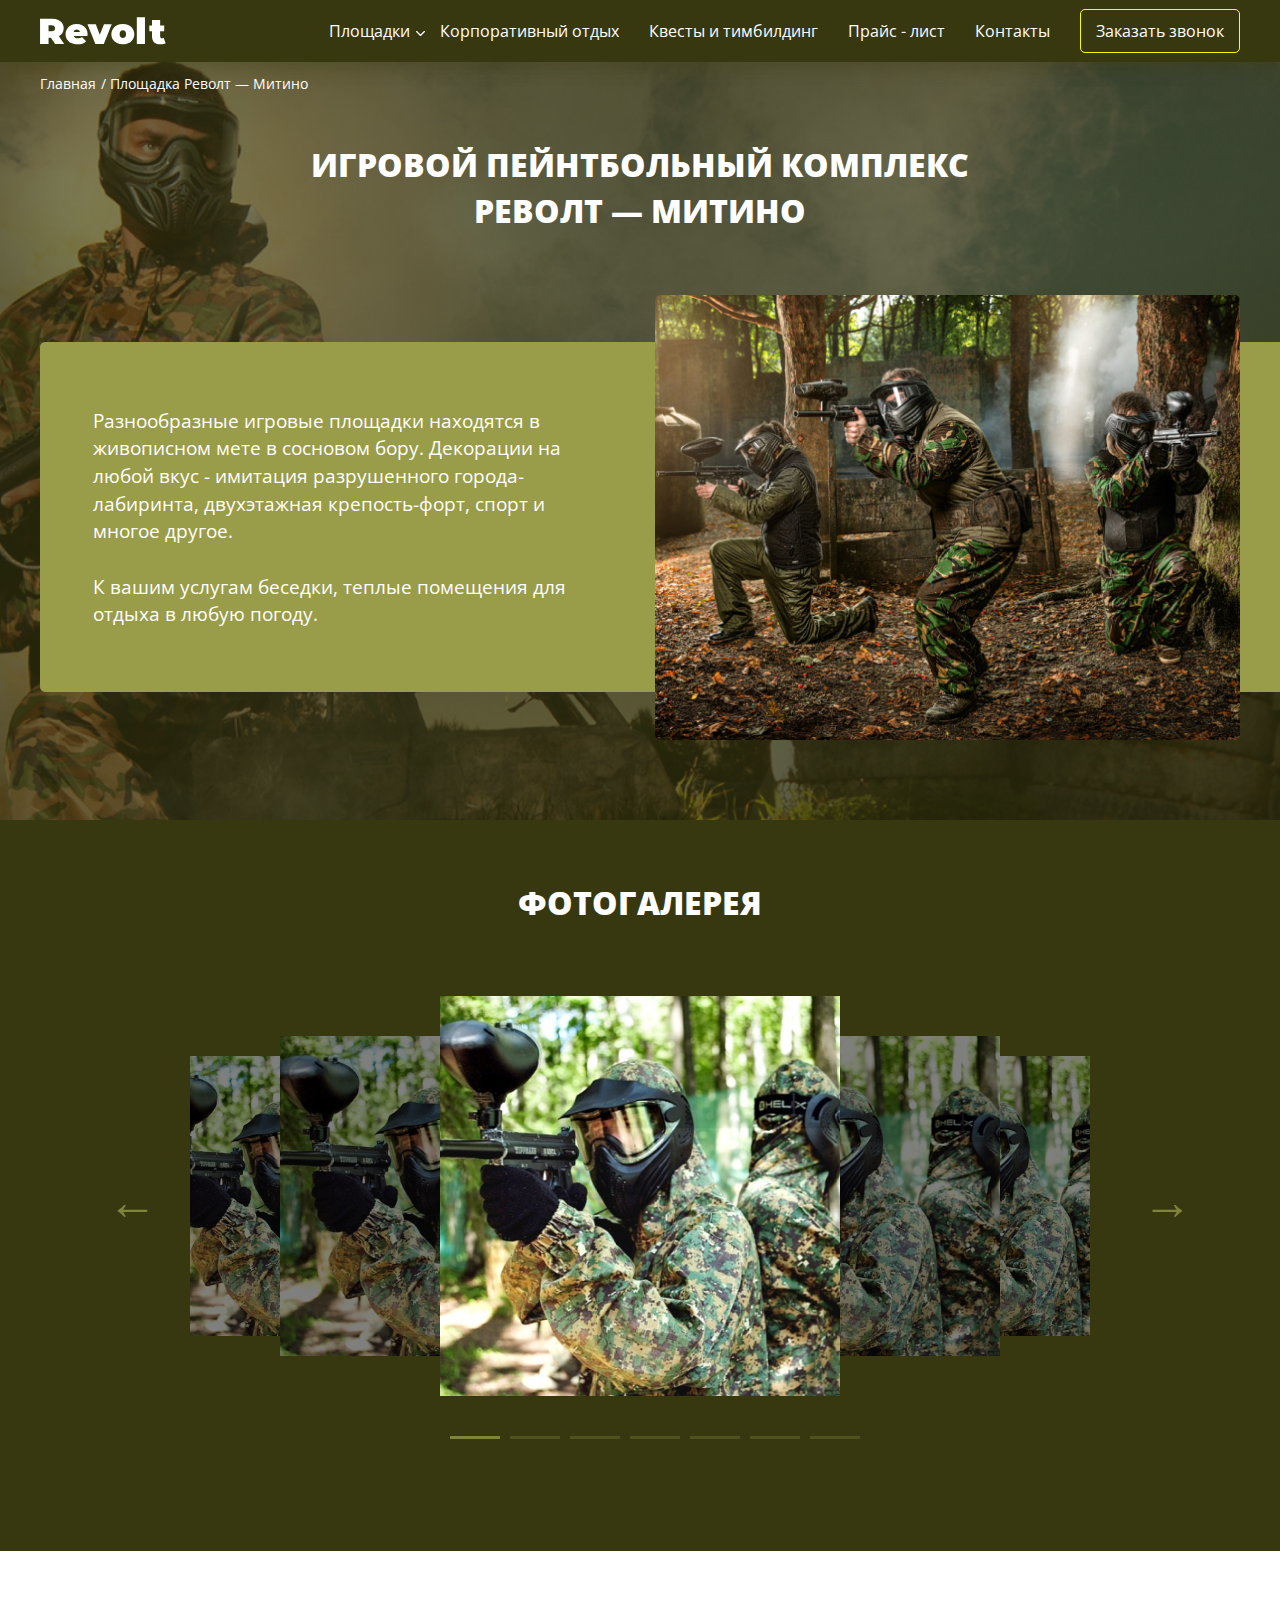
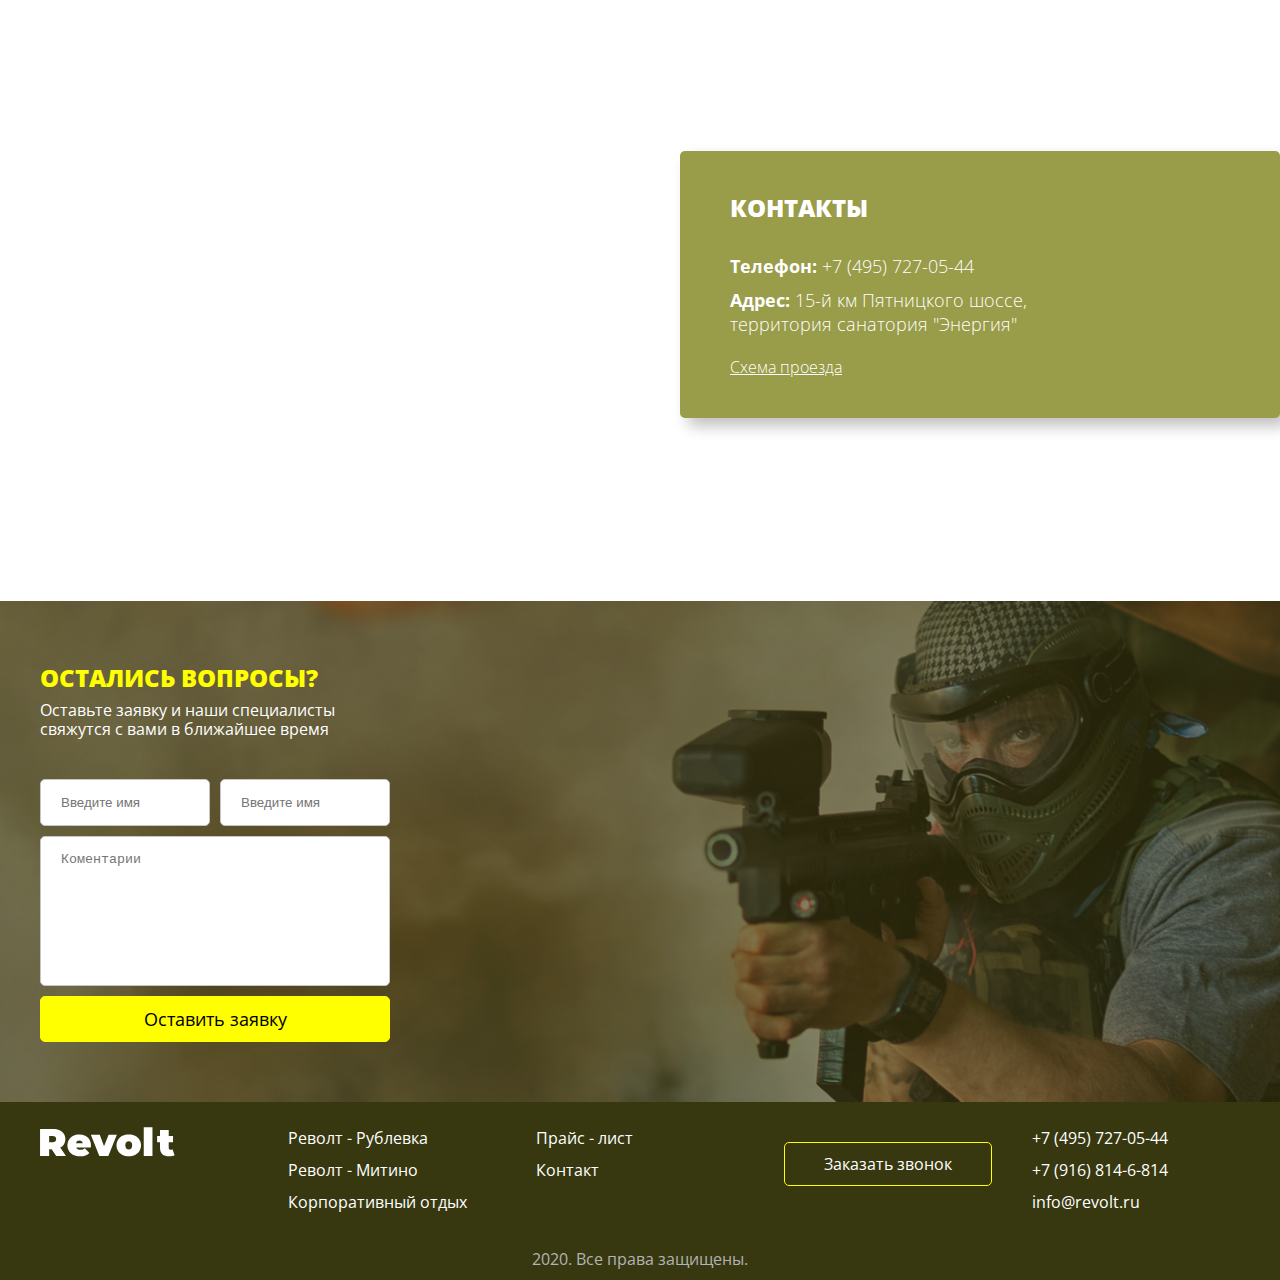
==== commit 3b8f4ecd: "gallery" ====
--- a/mitino.html
+++ b/mitino.html
@@ -75,6 +75,36 @@
                             </p>
                         </div>
                         <img src="img/info-page/info-page-photo.png" alt="photo">
+                    </div>
+                </div>
+            </section>
+            <section class="slider-second padding">
+                <div class="container">
+                    <p class="title-sm">ФОТОГАЛЕРЕЯ</p>
+                    <div class="gallery">
+                        <div class="slider">
+                            <div class="item">
+                                <img data-src="img/about/about-img.png" src="img/about/about-img.png" alt="gallery1">
+                            </div>
+                            <div class="item">
+                                <img data-src="img/about/about-img.png" src="img/about/about-img.png" alt="gallery1">
+                            </div>
+                            <div class="item">
+                                <img data-src="img/about/about-img.png" src="img/about/about-img.png" alt="gallery1">
+                            </div>
+                            <div class="item">
+                                <img data-src="img/about/about-img.png" src="img/about/about-img.png" alt="gallery1">
+                            </div>
+                            <div class="item">
+                                <img data-src="img/about/about-img.png" src="img/about/about-img.png" alt="gallery1">
+                            </div>
+                            <div class="item">
+                                <img data-src="img/about/about-img.png" src="img/about/about-img.png" alt="gallery1">
+                            </div>
+                            <div class="item">
+                                <img data-src="img/about/about-img.png" src="img/about/about-img.png" alt="gallery1">
+                            </div>
+                        </div>
                     </div>
                 </div>
             </section>
--- a/css/main.css
+++ b/css/main.css
@@ -883,6 +883,255 @@
         .question .form .text-simple {
           margin-bottom: 15px; } }
 
+.slider-second {
+  background: #373810; }
+  .slider-second .title-sm {
+    text-align: center;
+    margin-bottom: -70px; }
+    @media (max-width: 990px) {
+      .slider-second .title-sm {
+        margin-bottom: -20px; } }
+  .slider-second .container {
+    padding: 60px 0; }
+  .slider-second .slick-dots li button:before {
+    color: #999C48;
+    font-size: 60px;
+    content: '';
+    height: 3px;
+    width: 50px;
+    background: #999C48;
+    display: block; }
+  .slider-second .slick-dots {
+    bottom: -60px; }
+    @media (max-width: 576px) {
+      .slider-second .slick-dots {
+        left: -20px; } }
+  .slider-second .slick-dots li {
+    margin: 0 20px; }
+  .slider-second .gallery {
+    position: relative;
+    z-index: 100;
+    width: 100%;
+    height: 100%;
+    padding: 60px 0 15px;
+    background-size: cover;
+    overflow: hidden; }
+  @media (max-width: 523px) {
+    .slider-second .gallery {
+      padding: 35px 0 0; } }
+  @media (max-width: 480px) {
+    .slider-second .gallery {
+      max-height: 510px; } }
+  @media (max-width: 400px) {
+    .slider-second .gallery {
+      max-height: 480px; } }
+  .slider-second .gallery h3 {
+    color: #d42229;
+    margin-bottom: 50px; }
+  @media (max-width: 400px) {
+    .slider-second .gallery h3 {
+      margin-bottom: 30px; } }
+  .slider-second .gallery .slick-prev {
+    left: -70px;
+    top: 55%;
+    position: absolute;
+    border-radius: 50%;
+    -webkit-transform: translate(-50%, -50%);
+    -ms-transform: translate(-50%, -50%);
+    transform: translate(-50%, -50%);
+    width: 35px;
+    font-size: 23px !important;
+    font-weight: 700;
+    height: 35px;
+    padding-bottom: 1px;
+    padding: 3px 5px 7px 5px; }
+  @media (max-width: 1100px) {
+    .slider-second .gallery .slick-prev {
+      left: 44%;
+      top: -10px; } }
+  @media (max-width: 523px) {
+    .slider-second .gallery .slick-prev {
+      left: 30%; } }
+  @media (max-width: 480px) {
+    .slider-second .gallery .slick-prev {
+      top: 40px; } }
+  .slider-second .gallery .slick-prev:before {
+    color: #999C48;
+    font-size: 23px; }
+  .slider-second .gallery .slick-prev:hover:before {
+    color: #fff; }
+  .slider-second .gallery .slick-next {
+    right: -100px;
+    top: 55%;
+    position: absolute;
+    border-radius: 50%;
+    -webkit-transform: translate(-50%, -50%);
+    -ms-transform: translate(-50%, -50%);
+    transform: translate(-50%, -50%);
+    width: 35px;
+    font-size: 22px !important;
+    font-weight: 700;
+    height: 35px;
+    padding-bottom: 1px;
+    padding: 3px 5px 7px 5px; }
+  @media (max-width: 1100px) {
+    .slider-second .gallery .slick-next {
+      right: 40%;
+      top: -10px; } }
+  @media (max-width: 523px) {
+    .slider-second .gallery .slick-next {
+      right: 27%; } }
+  @media (max-width: 480px) {
+    .slider-second .gallery .slick-next {
+      top: 40px; } }
+  .slider-second .gallery .slick-next:before {
+    color: #999C48;
+    font-size: 23px; }
+  .slider-second .gallery .slick-next:hover:before {
+    color: #fff; }
+  .slider-second .gallery:after {
+    content: '';
+    position: absolute;
+    z-index: 2;
+    top: 0;
+    left: 0;
+    right: 0;
+    bottom: 0; }
+  .slider-second .slider {
+    position: relative;
+    z-index: 200;
+    padding: 0;
+    margin: 5rem auto;
+    max-width: 900px;
+    width: 100%; }
+  @media (max-width: 480px) {
+    .slider-second .slider {
+      margin-top: 5px; } }
+  .slider-second .slick-arrow {
+    position: absolute;
+    top: 50%;
+    width: 40px;
+    height: 50px;
+    line-height: 50px;
+    margin-top: -25px;
+    border: 0;
+    background: transparent;
+    color: #fff;
+    font-family: monospace;
+    font-size: 5rem;
+    z-index: 300;
+    outline: 0; }
+  .slider-second .slick-prev {
+    left: -50px;
+    text-align: left; }
+  .slider-second .slick-prev:before {
+    font-size: 50px !important; }
+  .slider-second .slick-next {
+    right: -50px;
+    text-align: right; }
+  .slider-second .slick-next:before {
+    font-size: 50px !important; }
+  .slider-second .item.slick-slide {
+    width: 400px;
+    height: 400px !important;
+    -webkit-transition: -webkit-transform 1.2s;
+    transition: -webkit-transform 1.2s;
+    -o-transition: transform 1.2s;
+    transition: transform 1.2s;
+    transition: transform 1.2s, -webkit-transform 1.2s;
+    position: relative; }
+  .slider-second .slick-slide:after {
+    content: '';
+    position: absolute;
+    z-index: 2;
+    top: 0;
+    left: 0;
+    right: 0;
+    bottom: 0;
+    background: rgba(0, 0, 0, 0.5);
+    -webkit-transition: -webkit-transform 1.2s;
+    transition: -webkit-transform 1.2s;
+    -o-transition: transform 1.2s;
+    transition: transform 1.2s;
+    transition: transform 1.2s, -webkit-transform 1.2s; }
+  .slider-second .item.slick-slide {
+    -webkit-transform: scale(0.7) translate(640px);
+    -ms-transform: scale(0.7) translate(640px);
+    transform: scale(0.7) translate(640px);
+    -webkit-transition: -webkit-transform 1.2s;
+    transition: -webkit-transform 1.2s;
+    -o-transition: transform 1.2s;
+    transition: transform 1.2s;
+    transition: transform 1.2s, -webkit-transform 1.2s; }
+  .slider-second .item.slick-slide.slick-center + .slick-slide {
+    -webkit-transform: scale(0.8) translate(-250px);
+    -ms-transform: scale(0.8) translate(-250px);
+    transform: scale(0.8) translate(-250px);
+    z-index: 10;
+    -webkit-transition: -webkit-transform 1.2s;
+    transition: -webkit-transform 1.2s;
+    -o-transition: transform 1.2s;
+    transition: transform 1.2s;
+    transition: transform 1.2s, -webkit-transform 1.2s; }
+  @media (max-width: 523px) {
+    .slider-second .item.slick-slide.slick-center + .slick-slide {
+      -webkit-transform: scale(0.7) translate(-250px);
+      -ms-transform: scale(0.7) translate(-250px);
+      transform: scale(0.7) translate(-250px); } }
+  @media (max-width: 380px) {
+    .slider-second .item.slick-slide.slick-center + .slick-slide {
+      -webkit-transform: scale(0.65) translate(-250px);
+      -ms-transform: scale(0.65) translate(-250px);
+      transform: scale(0.65) translate(-250px); } }
+  .slider-second .item.slick-slide.slick-center + .slick-slide + .item.slick-slide {
+    -webkit-transform: scale(0.7) translate(-640px);
+    -ms-transform: scale(0.7) translate(-640px);
+    transform: scale(0.7) translate(-640px);
+    z-index: 5;
+    -webkit-transition: 1.2s ease;
+    -o-transition: 1.2s ease;
+    transition: 1.2s ease; }
+  .slider-second .item.slick-slide.slick-active {
+    -webkit-transform: scale(0.8) translate(250px);
+    -ms-transform: scale(0.8) translate(250px);
+    transform: scale(0.8) translate(250px);
+    -webkit-transition: 1.2s ease;
+    -o-transition: 1.2s ease;
+    transition: 1.2s ease; }
+  @media (max-width: 523px) {
+    .slider-second .item.slick-slide.slick-active {
+      -webkit-transform: scale(0.7) translate(250px);
+      -ms-transform: scale(0.7) translate(250px);
+      transform: scale(0.7) translate(250px); } }
+  @media (max-width: 380px) {
+    .slider-second .item.slick-slide.slick-active {
+      -webkit-transform: scale(0.65) translate(250px);
+      -ms-transform: scale(0.65) translate(250px);
+      transform: scale(0.65) translate(250px); } }
+  .slider-second .item.slick-slide.slick-center {
+    -webkit-transform: scale(1);
+    -ms-transform: scale(1);
+    transform: scale(1);
+    z-index: 30;
+    -webkit-transition: 1.2s ease;
+    -o-transition: 1.2s ease;
+    transition: 1.2s ease; }
+  @media (max-width: 523px) {
+    .slider-second .item.slick-slide.slick-center {
+      -webkit-transform: scale(0.9);
+      -ms-transform: scale(0.9);
+      transform: scale(0.9); } }
+  @media (max-width: 523px) {
+    .slider-second .item.slick-slide.slick-center {
+      -webkit-transform: scale(0.75);
+      -ms-transform: scale(0.75);
+      transform: scale(0.75); } }
+  .slider-second .slick-center:after {
+    opacity: 0;
+    -webkit-transition: 1.2s ease;
+    -o-transition: 1.2s ease;
+    transition: 1.2s ease; }
+
 .brend {
   background: #373810; }
   .brend .container {
